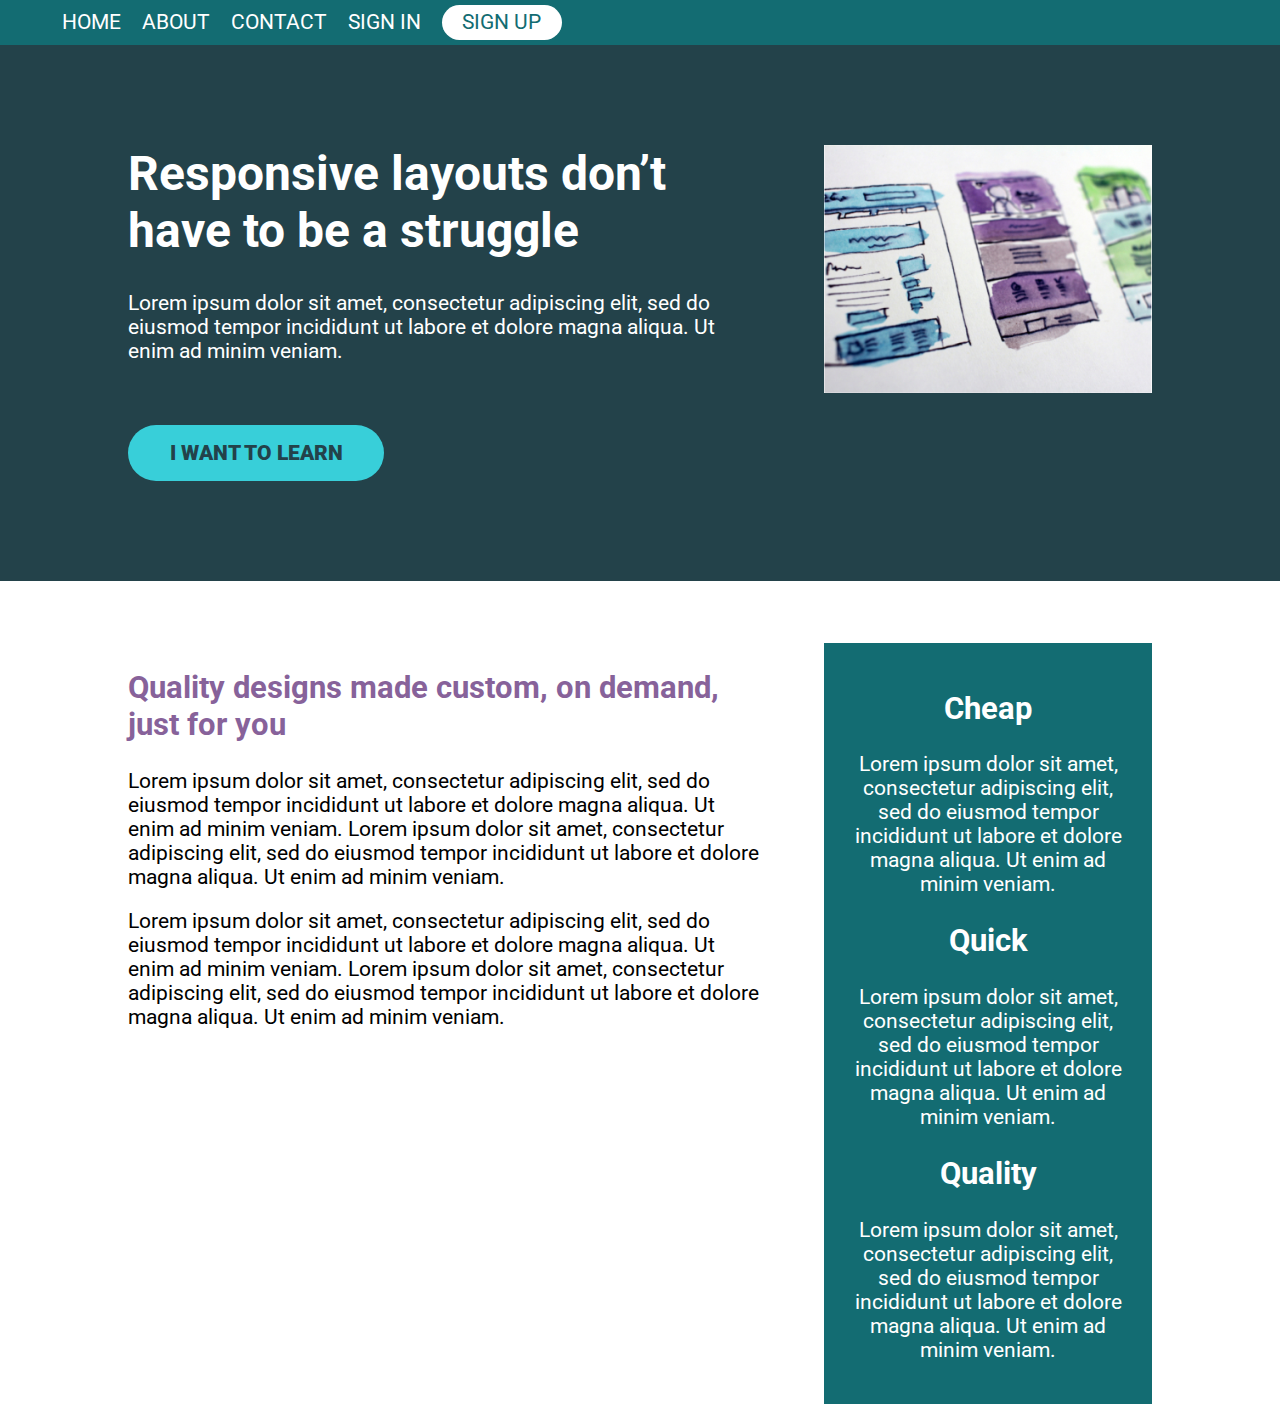
==== 06-nav-challenge/index.html @ a2c018cd "Complete 06-nav challenge" ====
<!DOCTYPE html>
<html lang="en">
<head>
    <meta charset="UTF-8">
    <meta name="viewport" content="width=device-width, initial-scale=1.0">
    <title>Conquering Responsive Layouts</title>
    <link href="https://fonts.googleapis.com/css2?family=Roboto:wght@400;900&display=swap" rel="stylesheet"> 
    <link rel="stylesheet" href="style.css">
</head>
<body>
    <header>
        <nav class="nav">
            <ul class="nav__list">
                <li class="nav__item"><a href="#" class="nav__link">Home</a></li>
                <li class="nav__item"><a href="#" class="nav__link">About</a></li>
                <li class="nav__item"><a href="#" class="nav__link">Contact</a></li>
                <li class="nav__item"><a href="#" class="nav__link">Sign In</a></li>
                <li class="nav__item"><a href="#" class="nav__link nav__link--button">Sign up</a></li>
            </ul>
        </nav>
    </header>

    <section class="hero">
        <div class="container row">
            <div class="hero__text">
                <h1>Responsive layouts don’t have to be a struggle</h1>
                <p>Lorem ipsum dolor sit amet, consectetur adipiscing elit, sed do eiusmod tempor incididunt ut labore et dolore magna aliqua. Ut enim ad minim veniam.</p>
                <a href="#" class="btn">I want to learn</a>
            </div>
            <img src="img/hero-img.jpg" alt="UX design sketches" class="hero__img">
        </div>
    </section> 

    <main class="main container row">
            <section class="primary-content">
                <h2 class="section-title">Quality designs made custom, on demand, just for you</h2>
                <p>Lorem ipsum dolor sit amet, consectetur adipiscing elit, sed do eiusmod tempor incididunt ut labore et dolore magna aliqua. Ut enim ad minim veniam. Lorem ipsum dolor sit amet, consectetur adipiscing elit, sed do eiusmod tempor incididunt ut labore et dolore magna aliqua. Ut enim ad minim veniam.</p>
                <p>Lorem ipsum dolor sit amet, consectetur adipiscing elit, sed do eiusmod tempor incididunt ut labore et dolore magna aliqua. Ut enim ad minim veniam. Lorem ipsum dolor sit amet, consectetur adipiscing elit, sed do eiusmod tempor incididunt ut labore et dolore magna aliqua. Ut enim ad minim veniam.</p>
            </section>
            <aside class="sidebar">
                <h2 class="sidebar-title">Cheap</h2>
                <p>Lorem ipsum dolor sit amet, consectetur adipiscing elit, sed do eiusmod tempor incididunt ut labore et dolore magna aliqua. Ut enim ad minim veniam.</p>

                <h2 class="sidebar-title">Quick</h2>
                <p>Lorem ipsum dolor sit amet, consectetur adipiscing elit, sed do eiusmod tempor incididunt ut labore et dolore magna aliqua. Ut enim ad minim veniam.</p>

                <h2 class="sidebar-title">Quality</h2>
                <p>Lorem ipsum dolor sit amet, consectetur adipiscing elit, sed do eiusmod tempor incididunt ut labore et dolore magna aliqua. Ut enim ad minim veniam.</p>
            </aside>
    </main>

    

</body>
</html>
---- 06-nav-challenge/style.css ----
/* 
////// For this challenge ///////

- All text is in the text.md file

// Requirements
   1. Get all the navigation items next to one another
   2. Add a space between all the items
*/

*, *::before, *::after {
    box-sizing: border-box;
}

body {
    margin: 0;
    font-family: 'Roboto', sans-serif;
    font-size: 1.3rem;
}

img {
    max-width: 100%;
}

h1 {
    font-size: 3rem;
    margin-top: 0;
}

.section-title {
    color: #87629A;
}

.btn {
    display: inline-block;
    text-decoration: none;
    text-transform: uppercase; 
    color: #23424A;
    font-weight: 900;
    background-color: #38CFD9;
    padding: .75em 2em;
    border-radius: 100px;
}

.btn:hover,
.btn:focus {
    opacity: .75; 
}

.container {
    width: 80%;
    max-width: 1100px;
    margin: 0 auto;
}

.row {
    display: flex;
    justify-content: space-between;
}

.col {
    /* these are now flex items */
    width: 100%;
}

.col + .col {
    margin-left: 30px;
}


header {
    background: #136c72;
    padding: .5em 0;
}

.nav__list {
    margin: 0;
    padding: 0;
    list-style: none;
}

.nav__link {
    color: #fff;
    text-decoration: none;
    text-transform: uppercase;;
}

.nav__link--button {
    background: #fff;
    color: #136c72;
    padding: .25em 1em;
    border-radius: 10em;
}

.nav__link:hover {
    opacity: .75;
}


.hero {
    padding: 100px 0;
    background-color: #23424A;
    color: #FFF;
}

.hero__text { 
    width: 62%;
}

.hero__img {
    width: 32%;
    align-self: flex-start;
}

.hero p {
    margin-bottom: 3em;
}

.main {
    margin-top: 3em;
}

.primary-content {
    width: 62%;
}

.sidebar {
    width: 32%;
    padding: 1em;
    text-align: center;
    color: #fff;
    background-color: #136c72;
}

.nav__list {
    display: flex;
    flex-direction: row;
}

.nav__list:first-child {
    margin-left: 3em;
}

.nav__item + .nav__item {
    margin-left: 1em;
}
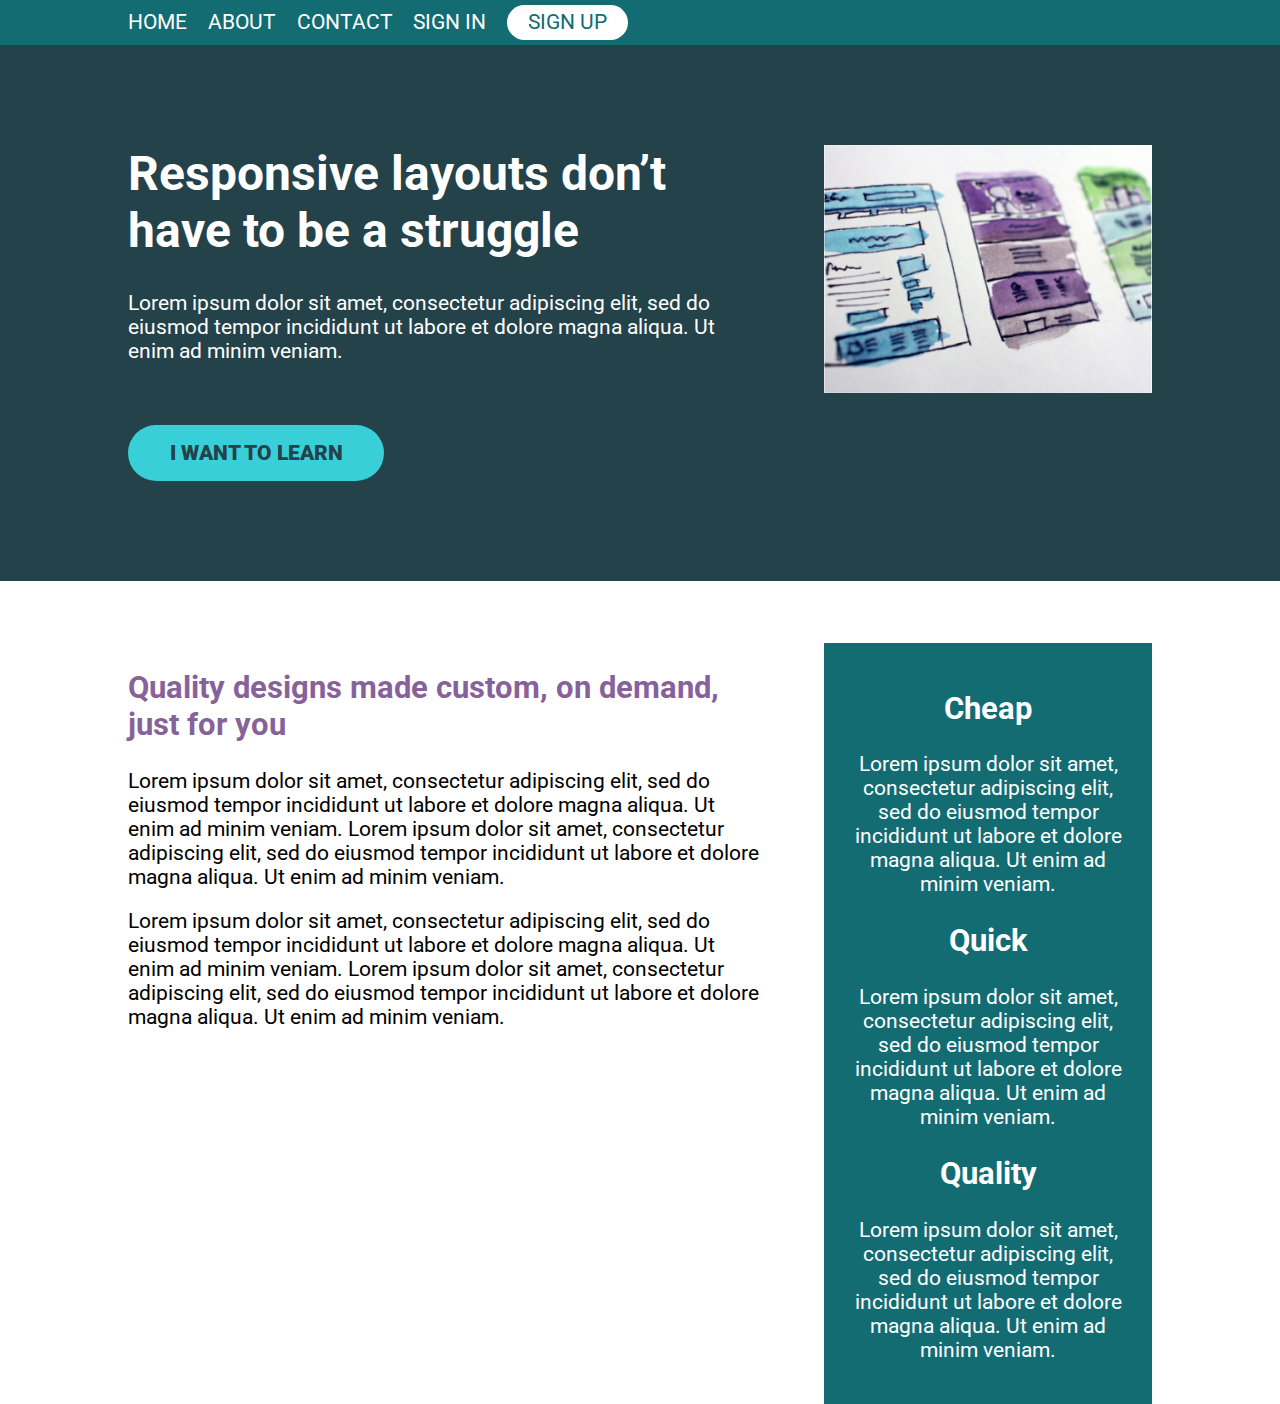
==== commit a687c127: "Add container to the nav" ====
--- a/06-nav-challenge/index.html
+++ b/06-nav-challenge/index.html
@@ -9,15 +9,18 @@
 </head>
 <body>
     <header>
-        <nav class="nav">
-            <ul class="nav__list">
-                <li class="nav__item"><a href="#" class="nav__link">Home</a></li>
-                <li class="nav__item"><a href="#" class="nav__link">About</a></li>
-                <li class="nav__item"><a href="#" class="nav__link">Contact</a></li>
-                <li class="nav__item"><a href="#" class="nav__link">Sign In</a></li>
-                <li class="nav__item"><a href="#" class="nav__link nav__link--button">Sign up</a></li>
-            </ul>
-        </nav>
+        
+        <div class="container">
+            <nav class="nav">
+                <ul class="nav__list">
+                    <li class="nav__item"><a href="#" class="nav__link">Home</a></li>
+                    <li class="nav__item"><a href="#" class="nav__link">About</a></li>
+                    <li class="nav__item"><a href="#" class="nav__link">Contact</a></li>
+                    <li class="nav__item"><a href="#" class="nav__link">Sign In</a></li>
+                    <li class="nav__item"><a href="#" class="nav__link nav__link--button">Sign up</a></li>
+                </ul>
+            </nav>
+        </div>
     </header>
 
     <section class="hero">
@@ -52,4 +55,4 @@
     
 
 </body>
-</html>+</html>
--- a/06-nav-challenge/style.css
+++ b/06-nav-challenge/style.css
@@ -137,10 +137,6 @@
     flex-direction: row;
 }
 
-.nav__list:first-child {
-    margin-left: 3em;
-}
-
 .nav__item + .nav__item {
     margin-left: 1em;
 }
